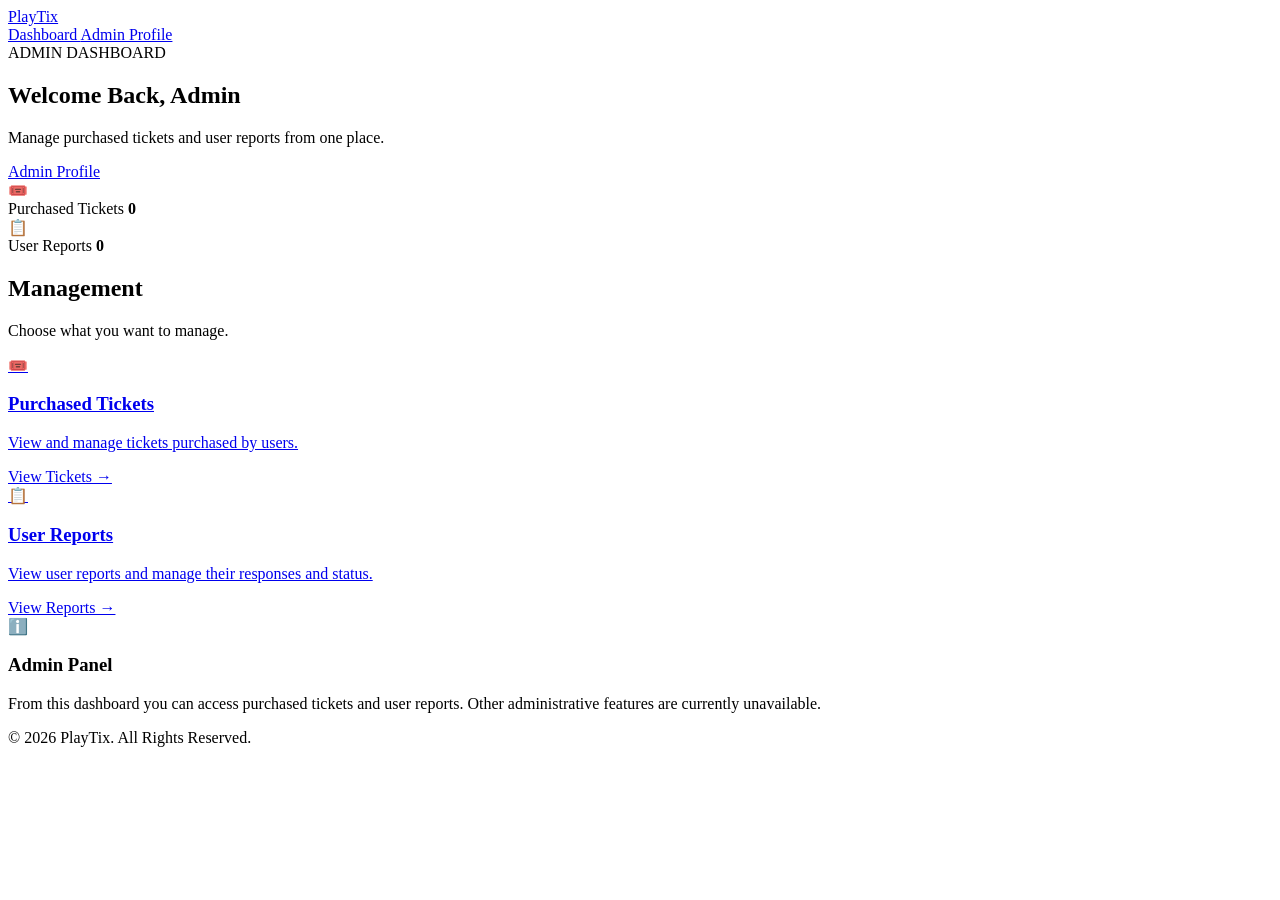
==== frontend/admin-index.html @ e7804d2c "feat: add admin dashboard with stats and management options" ====
<!DOCTYPE html>

<html lang="en">

<head>

    <meta charset="UTF-8">

    <meta
            name="viewport"
            content="width=device-width, initial-scale=1.0"
    >

    <title>PlayTix | Admin Dashboard</title>

    <link
            rel="stylesheet"
            href="css/style.css"
    >

</head>

<body>

<!-- ================= HEADER ================= -->

<header class="main-header">

    <div class="header-content">

        <a
                href="admin-index.html"
                class="logo"
        >
            PlayTix
        </a>


        <nav class="main-nav">

            <a
                    href="admin-index.html"
                    class="nav-link active"
            >
                Dashboard
            </a>


            <a
                    href="admin-profile.html"
                    class="nav-link"
            >
                Admin Profile
            </a>

        </nav>

    </div>

</header>



<!-- ================= MAIN ================= -->

<main class="page-container admin-dashboard">


    <!-- ================= WELCOME ================= -->

    <section class="admin-welcome">

        <div>

            <span class="admin-label">
                ADMIN DASHBOARD
            </span>

            <h1>
                Welcome Back, Admin
            </h1>

            <p>
                Manage purchased tickets and user reports
                from one place.
            </p>

        </div>


        <a
                href="admin-profile.html"
                class="profile-btn"
        >
            Admin Profile
        </a>

    </section>



    <!-- ================= QUICK STATS ================= -->

    <section class="admin-stats">


        <div class="admin-stat-card">

            <div class="admin-stat-icon">
                🎟️
            </div>

            <div>

                <span>
                    Purchased Tickets
                </span>

                <strong id="ticketCount">
                    0
                </strong>

            </div>

        </div>



        <div class="admin-stat-card">

            <div class="admin-stat-icon">
                📋
            </div>

            <div>

                <span>
                    User Reports
                </span>

                <strong id="reportCount">
                    0
                </strong>

            </div>

        </div>


    </section>



    <!-- ================= ADMIN OPTIONS ================= -->

    <section class="admin-options">


        <div class="page-header">

            <div>

                <h2>
                    Management
                </h2>

                <p>
                    Choose what you want to manage.
                </p>

            </div>

        </div>



        <div class="admin-options-grid">


            <!-- ================= PURCHASED TICKETS ================= -->

            <a
                    href="admin-tickets.html"
                    class="admin-option-card"
            >

                <div class="admin-option-icon">
                    🎟️
                </div>


                <div class="admin-option-content">

                    <h3>
                        Purchased Tickets
                    </h3>

                    <p>
                        View and manage tickets purchased
                        by users.
                    </p>

                    <span>
                        View Tickets →
                    </span>

                </div>

            </a>



            <!-- ================= USER REPORTS ================= -->

            <a
                    href="admin-reports.html"
                    class="admin-option-card"
            >

                <div class="admin-option-icon">
                    📋
                </div>


                <div class="admin-option-content">

                    <h3>
                        User Reports
                    </h3>

                    <p>
                        View user reports and manage
                        their responses and status.
                    </p>

                    <span>
                        View Reports →
                    </span>

                </div>

            </a>


        </div>

    </section>



    <!-- ================= QUICK INFORMATION ================= -->

    <section class="admin-info-box">

        <div class="admin-info-icon">
            ℹ️
        </div>


        <div>

            <h3>
                Admin Panel
            </h3>

            <p>
                From this dashboard you can access
                purchased tickets and user reports.
                Other administrative features are
                currently unavailable.
            </p>

        </div>

    </section>


</main>



<!-- ================= FOOTER ================= -->

<footer class="main-footer">

    <p>
        © 2026 PlayTix. All Rights Reserved.
    </p>

</footer>



<!-- ================= JAVASCRIPT ================= -->

<script>

    /*
     * Temporary values.
     *
     * Later these values can be loaded
     * from the Spring Boot API.
     */

    const ticketCount =
        document.getElementById(
            "ticketCount"
        );

    const reportCount =
        document.getElementById(
            "reportCount"
        );


    ticketCount.textContent = "0";

    reportCount.textContent = "0";


</script>

</body>

</html>
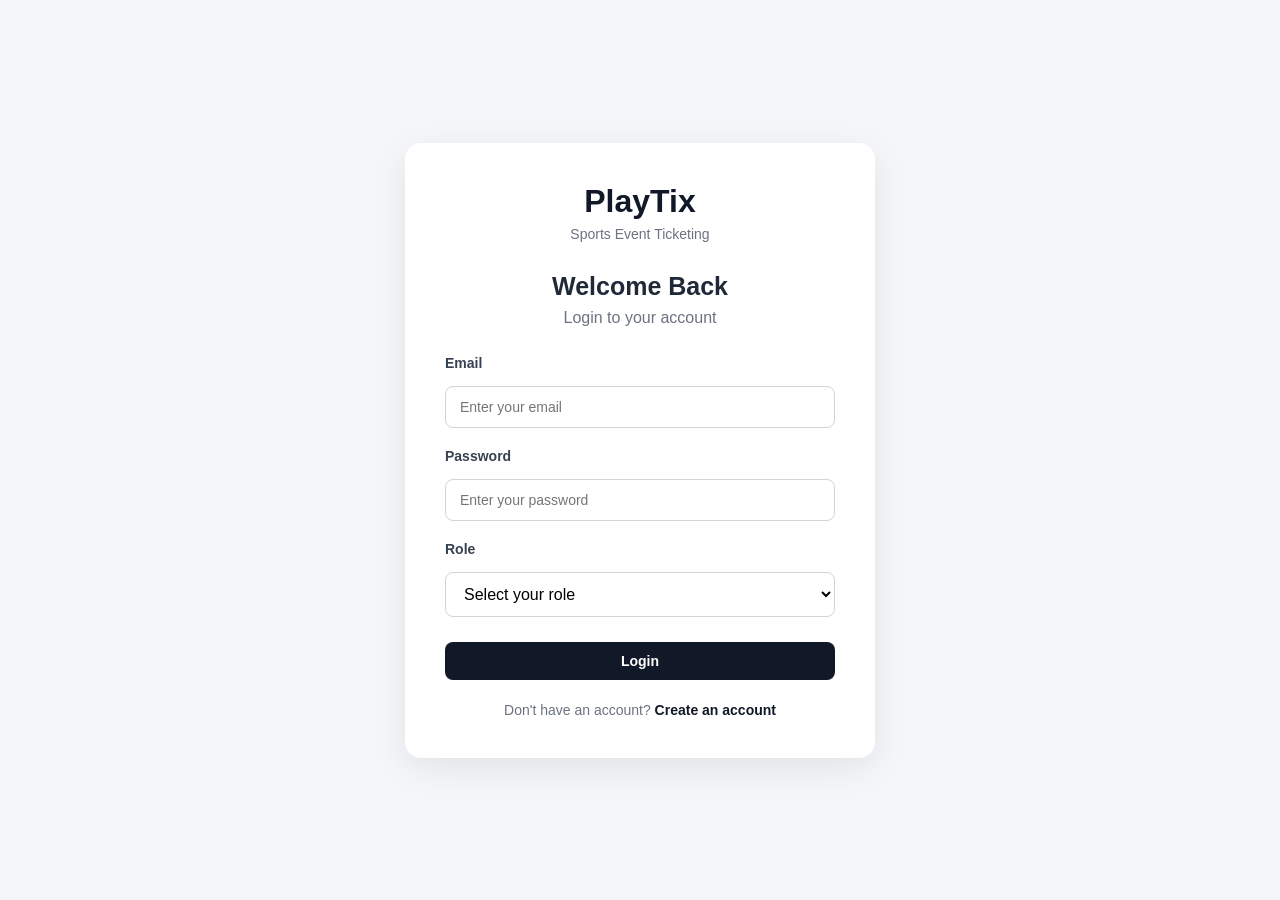
==== commit aa277ab4: "feat(admin): integrate admin dashboard with backend API" ====
--- a/frontend/admin-index.html
+++ b/frontend/admin-index.html
@@ -76,7 +76,7 @@
                 ADMIN DASHBOARD
             </span>
 
-            <h1>
+            <h1 id="welcomeMessage">
                 Welcome Back, Admin
             </h1>
 
@@ -293,33 +293,8 @@
 
 <!-- ================= JAVASCRIPT ================= -->
 
-<script>
-
-    /*
-     * Temporary values.
-     *
-     * Later these values can be loaded
-     * from the Spring Boot API.
-     */
-
-    const ticketCount =
-        document.getElementById(
-            "ticketCount"
-        );
-
-    const reportCount =
-        document.getElementById(
-            "reportCount"
-        );
-
-
-    ticketCount.textContent = "0";
-
-    reportCount.textContent = "0";
-
-
-</script>
+<script src="js/admin-index.js"></script>
 
 </body>
 
-</html>
+</html>
--- a/frontend/css/style.css
+++ b/frontend/css/style.css
@@ -0,0 +1,2811 @@
+/* =========================
+   RESET
+========================= */
+
+* {
+    margin: 0;
+    padding: 0;
+    box-sizing: border-box;
+}
+
+body {
+    font-family: Arial, Helvetica, sans-serif;
+    background-color: #f5f6fa;
+    color: #1f2937;
+}
+
+a {
+    text-decoration: none;
+    color: inherit;
+}
+
+button,
+input,
+select {
+    font: inherit;
+}
+
+
+/* =========================
+   AUTH PAGES
+========================= */
+
+.auth-page {
+    min-height: 100vh;
+    display: flex;
+    justify-content: center;
+    align-items: center;
+    padding: 30px;
+    background: #f5f6fa;
+}
+
+.auth-container {
+    width: 100%;
+    max-width: 470px;
+}
+
+.auth-card {
+    background: white;
+    padding: 40px;
+    border-radius: 16px;
+    box-shadow: 0 10px 35px rgba(0, 0, 0, 0.08);
+}
+
+.brand {
+    text-align: center;
+    margin-bottom: 30px;
+}
+
+.brand h1 {
+    font-size: 32px;
+    color: #111827;
+    margin-bottom: 6px;
+}
+
+.brand p {
+    color: #6b7280;
+    font-size: 14px;
+}
+
+.auth-card h2 {
+    text-align: center;
+    font-size: 25px;
+    margin-bottom: 8px;
+}
+
+.auth-subtitle {
+    text-align: center;
+    color: #6b7280;
+    margin-bottom: 28px;
+}
+
+.form-group {
+    margin-bottom: 18px;
+}
+
+.form-group label {
+    display: block;
+    margin-bottom: 7px;
+    font-weight: 600;
+    font-size: 14px;
+}
+
+.form-group input,
+.form-group select {
+    width: 100%;
+    padding: 12px 14px;
+    border: 1px solid #d1d5db;
+    border-radius: 8px;
+    outline: none;
+    background: white;
+    transition: border-color 0.2s;
+}
+
+.form-group input:focus,
+.form-group select:focus {
+    border-color: #111827;
+}
+
+.form-row {
+    display: grid;
+    grid-template-columns: 1fr 1fr;
+    gap: 15px;
+}
+
+.primary-btn {
+    width: 100%;
+    padding: 13px;
+    margin-top: 5px;
+    border: none;
+    border-radius: 8px;
+    background: #111827;
+    color: white;
+    font-weight: 600;
+    cursor: pointer;
+    transition: 0.2s;
+}
+
+.primary-btn:hover {
+    background: #374151;
+}
+
+.auth-switch {
+    text-align: center;
+    margin-top: 22px;
+    color: #6b7280;
+    font-size: 14px;
+}
+
+.auth-switch a {
+    color: #111827;
+    font-weight: 600;
+}
+
+
+/* =========================
+   HEADER
+========================= */
+
+.main-header {
+    background: white;
+    border-bottom: 1px solid #e5e7eb;
+}
+
+.header-content {
+    max-width: 1200px;
+    margin: 0 auto;
+    padding: 18px 25px;
+
+    display: flex;
+    align-items: center;
+    justify-content: space-between;
+}
+
+.logo {
+    font-size: 25px;
+    font-weight: 800;
+    color: #111827;
+}
+
+.main-nav {
+    display: flex;
+    gap: 28px;
+}
+
+.nav-link {
+    color: #6b7280;
+    font-size: 14px;
+    font-weight: 600;
+}
+
+.nav-link:hover,
+.nav-link.active {
+    color: #111827;
+}
+
+.profile-link {
+    display: flex;
+    align-items: center;
+    gap: 8px;
+
+    font-size: 14px;
+    font-weight: 600;
+
+    color: #374151;
+}
+
+.profile-icon {
+    width: 34px;
+    height: 34px;
+
+    display: flex;
+    justify-content: center;
+    align-items: center;
+
+    border-radius: 50%;
+    background: #f3f4f6;
+}
+
+
+/* =========================
+   HOME
+========================= */
+
+.home-container {
+    max-width: 1200px;
+    margin: 0 auto;
+    padding: 60px 25px;
+}
+
+.hero-section {
+    text-align: center;
+    padding: 50px 20px 65px;
+}
+
+.hero-section h1 {
+    font-size: 42px;
+    color: #111827;
+    margin-bottom: 15px;
+}
+
+.hero-section p {
+    color: #6b7280;
+    margin-bottom: 30px;
+}
+
+
+/* =========================
+   SEARCH
+========================= */
+
+.search-bar {
+    max-width: 700px;
+    margin: 0 auto;
+
+    display: flex;
+
+    background: white;
+    border: 1px solid #d1d5db;
+    border-radius: 10px;
+
+    padding: 5px;
+
+    box-shadow: 0 5px 20px rgba(0, 0, 0, 0.05);
+}
+
+.search-bar input {
+    flex: 1;
+
+    border: none;
+    outline: none;
+
+    padding: 13px 15px;
+
+    background: transparent;
+}
+
+.search-bar button {
+    border: none;
+    border-radius: 7px;
+
+    padding: 0 25px;
+
+    background: #111827;
+    color: white;
+
+    font-weight: 600;
+
+    cursor: pointer;
+}
+
+.search-bar button:hover {
+    background: #374151;
+}
+
+
+/* =========================
+   SPORTS
+========================= */
+
+.sports-section {
+    margin-top: 20px;
+}
+
+.section-heading {
+    text-align: center;
+    margin-bottom: 30px;
+}
+
+.section-heading h2 {
+    font-size: 27px;
+    margin-bottom: 8px;
+}
+
+.section-heading p {
+    color: #6b7280;
+}
+
+.sports-grid {
+    display: grid;
+    grid-template-columns: repeat(3, 1fr);
+    gap: 25px;
+}
+
+.sport-card {
+    background: white;
+    border: 1px solid #e5e7eb;
+    border-radius: 14px;
+
+    padding: 35px 25px;
+
+    text-align: center;
+
+    transition:
+            transform 0.2s,
+            box-shadow 0.2s,
+            border-color 0.2s;
+}
+
+.sport-card:hover {
+    transform: translateY(-5px);
+
+    border-color: #d1d5db;
+
+    box-shadow: 0 12px 30px rgba(0, 0, 0, 0.08);
+}
+
+.sport-icon {
+    font-size: 55px;
+    margin-bottom: 20px;
+}
+
+.sport-card h3 {
+    font-size: 21px;
+    margin-bottom: 10px;
+}
+
+.sport-card p {
+    color: #6b7280;
+    font-size: 14px;
+    line-height: 1.6;
+}
+
+
+/* =========================
+   FOOTER
+========================= */
+
+.main-footer {
+    text-align: center;
+    padding: 25px;
+
+    color: #9ca3af;
+    font-size: 13px;
+}
+
+
+/* =========================
+   RESPONSIVE
+========================= */
+
+@media (max-width: 768px) {
+
+    .header-content {
+        flex-wrap: wrap;
+        gap: 15px;
+    }
+
+    .main-nav {
+        order: 3;
+        width: 100%;
+        justify-content: center;
+    }
+
+    .hero-section h1 {
+        font-size: 32px;
+    }
+
+    .sports-grid {
+        grid-template-columns: 1fr;
+    }
+
+    .form-row {
+        grid-template-columns: 1fr;
+        gap: 0;
+    }
+
+}
+
+@media (max-width: 500px) {
+
+    .auth-card {
+        padding: 25px;
+    }
+
+    .auth-page {
+        padding: 15px;
+    }
+
+    .search-bar {
+        flex-direction: column;
+        gap: 5px;
+        border: none;
+        box-shadow: none;
+        background: transparent;
+    }
+
+    .search-bar input {
+        background: white;
+        border: 1px solid #d1d5db;
+        border-radius: 8px;
+    }
+
+    .search-bar button {
+        padding: 12px;
+    }
+
+}
+
+/* ==========================================================
+   PROFILE PAGE
+========================================================== */
+
+.profile-container {
+    max-width: 900px;
+    margin: 40px auto;
+    padding: 20px;
+}
+
+/* Wallet */
+
+.wallet-card {
+    background: #111827;
+    color: white;
+    border-radius: 15px;
+    padding: 30px;
+    text-align: center;
+    margin-bottom: 35px;
+    box-shadow: 0 8px 20px rgba(0,0,0,.15);
+}
+
+.wallet-card h3 {
+    font-size: 18px;
+    margin-bottom: 10px;
+    font-weight: 500;
+}
+
+.wallet-card h1 {
+    font-size: 40px;
+    font-weight: bold;
+}
+
+/* Profile */
+
+.profile-card {
+    background: white;
+    padding: 35px;
+    border-radius: 15px;
+    text-align: center;
+    margin-bottom: 30px;
+    box-shadow: 0 8px 20px rgba(0,0,0,.08);
+}
+
+.profile-image {
+    margin-bottom: 20px;
+}
+
+.profile-image img {
+    width: 140px;
+    height: 140px;
+    object-fit: cover;
+    border-radius: 50%;
+    border: 5px solid #e5e7eb;
+}
+
+.profile-card h2 {
+    margin-bottom: 18px;
+    color: #111827;
+}
+
+/* Edit Button */
+
+.edit-btn {
+    padding: 10px 25px;
+    border: none;
+    border-radius: 8px;
+    background: #111827;
+    color: white;
+    cursor: pointer;
+    transition: .2s;
+}
+
+.edit-btn:hover {
+    background: #374151;
+}
+
+/* User Information */
+
+.info-card {
+    background: white;
+    border-radius: 15px;
+    padding: 30px;
+    margin-bottom: 35px;
+    box-shadow: 0 8px 20px rgba(0,0,0,.08);
+}
+
+.info-card h3 {
+    text-align: center;
+    margin-bottom: 25px;
+    color: #111827;
+}
+
+.info-row {
+    display: flex;
+    justify-content: space-between;
+    align-items: center;
+
+    padding: 15px 0;
+
+    border-bottom: 1px solid #e5e7eb;
+}
+
+.info-row:last-child {
+    border-bottom: none;
+}
+
+.label {
+    font-weight: bold;
+    color: #374151;
+}
+
+/* Menu */
+
+.menu-grid {
+    display: grid;
+    grid-template-columns: repeat(2,1fr);
+    gap: 25px;
+
+    margin-bottom: 35px;
+}
+
+.menu-card {
+    background: white;
+
+    border-radius: 15px;
+
+    padding: 35px;
+
+    text-align: center;
+
+    border: 1px solid #e5e7eb;
+
+    transition: .25s;
+}
+
+.menu-card:hover {
+    transform: translateY(-5px);
+
+    box-shadow: 0 12px 30px rgba(0,0,0,.08);
+
+    border-color: #d1d5db;
+}
+
+.menu-icon {
+    font-size: 55px;
+    margin-bottom: 15px;
+}
+
+.menu-card h3 {
+    color: #111827;
+    margin-bottom: 10px;
+}
+
+.menu-card p {
+    color: #6b7280;
+    font-size: 14px;
+    line-height: 1.6;
+}
+
+/* Logout */
+
+.logout-section {
+    text-align: center;
+    margin-bottom: 50px;
+}
+
+.logout-btn {
+    background: #dc2626;
+    color: white;
+
+    border: none;
+
+    border-radius: 8px;
+
+    padding: 12px 40px;
+
+    cursor: pointer;
+
+    font-weight: bold;
+
+    transition: .2s;
+}
+
+.logout-btn:hover {
+    background: #b91c1c;
+}
+
+/* ==========================================================
+   RESPONSIVE PROFILE
+========================================================== */
+
+@media (max-width:768px){
+
+    .profile-container{
+        padding:15px;
+    }
+
+    .menu-grid{
+        grid-template-columns:1fr;
+    }
+
+    .info-row{
+        flex-direction:column;
+        align-items:flex-start;
+        gap:6px;
+    }
+
+    .wallet-card h1{
+        font-size:30px;
+    }
+
+    .profile-image img{
+        width:110px;
+        height:110px;
+    }
+
+}
+
+/* ==========================================================
+   TICKETS & REPORTS PAGES
+========================================================== */
+
+
+/* ================= PAGE CONTAINER ================= */
+
+.page-container {
+    max-width: 1100px;
+    margin: 40px auto;
+    padding: 20px;
+}
+
+
+/* ================= PAGE HEADER ================= */
+
+.page-header {
+    display: flex;
+    justify-content: space-between;
+    align-items: center;
+
+    gap: 25px;
+
+    margin-bottom: 35px;
+}
+
+.page-header h1 {
+    margin-bottom: 8px;
+
+    color: #111827;
+
+    font-size: 32px;
+}
+
+.page-header p {
+    color: #6b7280;
+
+    margin: 0;
+
+    line-height: 1.6;
+}
+
+
+/* ================= TICKET LIST ================= */
+
+.ticket-list {
+    display: flex;
+    flex-direction: column;
+
+    gap: 25px;
+}
+
+
+/* ================= TICKET CARD ================= */
+
+.ticket-card {
+    background: #ffffff;
+
+    border-radius: 15px;
+
+    padding: 28px;
+
+    border: 1px solid #e5e7eb;
+
+    box-shadow: 0 8px 20px rgba(0, 0, 0, 0.06);
+
+    transition: 0.25s;
+}
+
+.ticket-card:hover {
+    transform: translateY(-3px);
+
+    box-shadow: 0 12px 28px rgba(0, 0, 0, 0.09);
+}
+
+
+/* ================= TICKET HEADER ================= */
+
+.ticket-header {
+    display: flex;
+
+    justify-content: space-between;
+
+    align-items: flex-start;
+
+    gap: 20px;
+
+    padding-bottom: 20px;
+
+    border-bottom: 1px solid #e5e7eb;
+
+    margin-bottom: 20px;
+}
+
+.ticket-header h2 {
+    margin: 0 0 8px;
+
+    color: #111827;
+
+    font-size: 21px;
+}
+
+.ticket-id {
+    margin: 0;
+
+    color: #6b7280;
+
+    font-size: 14px;
+}
+
+
+/* ================= TICKET USER ================= */
+
+.ticket-user {
+    display: flex;
+
+    align-items: center;
+
+    gap: 10px;
+
+    margin-bottom: 20px;
+
+    padding: 12px 15px;
+
+    background: #f9fafb;
+
+    border-radius: 8px;
+
+    color: #374151;
+}
+
+.ticket-user strong {
+    color: #111827;
+}
+
+
+/* ================= TICKET INFORMATION ================= */
+
+.ticket-info {
+    display: grid;
+
+    grid-template-columns: repeat(2, 1fr);
+
+    gap: 0 35px;
+
+    margin-bottom: 25px;
+}
+
+.ticket-info-item {
+    display: flex;
+
+    justify-content: space-between;
+
+    gap: 15px;
+
+    padding: 13px 0;
+
+    border-bottom: 1px solid #f0f0f0;
+
+    color: #374151;
+
+    font-size: 14px;
+}
+
+.info-label {
+    font-weight: bold;
+
+    color: #6b7280;
+}
+
+
+/* ================= TICKET FOOTER ================= */
+
+.ticket-footer {
+    display: flex;
+
+    justify-content: space-between;
+
+    align-items: center;
+
+    gap: 20px;
+
+    padding-top: 20px;
+
+    border-top: 1px solid #e5e7eb;
+}
+
+.ticket-purchase-date {
+    color: #6b7280;
+
+    font-size: 13px;
+}
+
+
+/* ================= TICKET ACTIONS ================= */
+
+.ticket-actions {
+    display: flex;
+
+    gap: 10px;
+
+    align-items: center;
+}
+
+
+/* ================= STATUS BADGES ================= */
+
+.status-badge {
+    display: inline-flex;
+
+    align-items: center;
+
+    justify-content: center;
+
+    padding: 6px 12px;
+
+    border-radius: 20px;
+
+    font-size: 12px;
+
+    font-weight: bold;
+
+    white-space: nowrap;
+}
+
+.status-active {
+    background: #dcfce7;
+
+    color: #166534;
+}
+
+.status-used {
+    background: #e5e7eb;
+
+    color: #374151;
+}
+
+.status-cancelled {
+    background: #fee2e2;
+
+    color: #991b1b;
+}
+
+.status-pending {
+    background: #fef3c7;
+
+    color: #92400e;
+}
+
+.status-resolved {
+    background: #dcfce7;
+
+    color: #166534;
+}
+
+
+/* ================= BUTTONS ================= */
+
+.primary-btn {
+    display: inline-flex;
+
+    justify-content: center;
+
+    align-items: center;
+
+    border: none;
+
+    border-radius: 8px;
+
+    padding: 11px 20px;
+
+    background: #111827;
+
+    color: #ffffff;
+
+    font-size: 14px;
+
+    font-weight: bold;
+
+    cursor: pointer;
+
+    transition: 0.2s;
+}
+
+.primary-btn:hover {
+    background: #374151;
+}
+
+
+/* ================= EDIT BUTTON ================= */
+
+.ticket-actions .edit-btn {
+    display: inline-flex;
+
+    align-items: center;
+
+    justify-content: center;
+
+    padding: 9px 18px;
+
+    border-radius: 8px;
+
+    background: #111827;
+
+    color: #ffffff;
+
+    text-decoration: none;
+
+    font-size: 13px;
+
+    font-weight: bold;
+
+    transition: 0.2s;
+}
+
+.ticket-actions .edit-btn:hover {
+    background: #374151;
+}
+
+
+/* ================= CANCEL BUTTON ================= */
+
+.ticket-actions .cancel-btn,
+.cancel-btn {
+    display: inline-flex;
+
+    align-items: center;
+
+    justify-content: center;
+
+    padding: 9px 18px;
+
+    border-radius: 8px;
+
+    border: none;
+
+    background: #dc2626;
+
+    color: #ffffff;
+
+    text-decoration: none;
+
+    font-size: 13px;
+
+    font-weight: bold;
+
+    cursor: pointer;
+
+    transition: 0.2s;
+}
+
+.ticket-actions .cancel-btn:hover,
+.cancel-btn:hover {
+    background: #b91c1c;
+}
+
+
+/* Disabled cancel */
+
+.cancel-btn.disabled {
+    background: #d1d5db;
+
+    color: #6b7280;
+
+    cursor: not-allowed;
+
+    pointer-events: none;
+}
+
+
+/* ==========================================================
+   REPORTS
+========================================================== */
+
+
+/* ================= REPORT LIST ================= */
+
+.reports-list {
+    display: flex;
+
+    flex-direction: column;
+
+    gap: 25px;
+}
+
+
+/* ================= REPORT CARD ================= */
+
+.report-card {
+    background: #ffffff;
+
+    border-radius: 15px;
+
+    padding: 28px;
+
+    border: 1px solid #e5e7eb;
+
+    box-shadow: 0 8px 20px rgba(0, 0, 0, 0.06);
+
+    transition: 0.25s;
+}
+
+.report-card:hover {
+    transform: translateY(-3px);
+
+    box-shadow: 0 12px 28px rgba(0, 0, 0, 0.09);
+}
+
+
+/* ================= REPORT HEADER ================= */
+
+.report-card-header {
+    display: flex;
+
+    justify-content: space-between;
+
+    align-items: flex-start;
+
+    gap: 20px;
+
+    padding-bottom: 20px;
+
+    margin-bottom: 20px;
+
+    border-bottom: 1px solid #e5e7eb;
+}
+
+.report-card-header h2 {
+    margin: 0 0 8px;
+
+    color: #111827;
+
+    font-size: 21px;
+}
+
+.report-date {
+    color: #6b7280;
+
+    font-size: 13px;
+}
+
+
+/* ================= REPORT USER ================= */
+
+.report-user {
+    display: flex;
+
+    align-items: center;
+
+    gap: 10px;
+
+    padding: 12px 15px;
+
+    margin-bottom: 22px;
+
+    border-radius: 8px;
+
+    background: #f9fafb;
+
+    color: #374151;
+}
+
+.report-user strong {
+    color: #111827;
+}
+
+
+/* ================= REPORT CONTENT ================= */
+
+.report-content {
+    display: flex;
+
+    flex-direction: column;
+
+    gap: 20px;
+}
+
+.report-field {
+    display: flex;
+
+    flex-direction: column;
+
+    gap: 8px;
+}
+
+.report-label {
+    font-size: 13px;
+
+    font-weight: bold;
+
+    color: #6b7280;
+}
+
+.report-field p {
+    margin: 0;
+
+    color: #374151;
+
+    line-height: 1.7;
+
+    font-size: 14px;
+}
+
+.no-response {
+    color: #9ca3af !important;
+
+    font-style: italic;
+}
+
+
+/* ================= NEW REPORT ================= */
+
+.new-report-card {
+    background: #ffffff;
+
+    border-radius: 15px;
+
+    padding: 30px;
+
+    margin-bottom: 30px;
+
+    border: 1px solid #e5e7eb;
+
+    box-shadow: 0 8px 20px rgba(0, 0, 0, 0.06);
+}
+
+
+/* ================= FORM HEADER ================= */
+
+.form-header {
+    display: flex;
+
+    justify-content: space-between;
+
+    align-items: center;
+
+    margin-bottom: 25px;
+
+    padding-bottom: 15px;
+
+    border-bottom: 1px solid #e5e7eb;
+}
+
+.form-header h2 {
+    margin: 0;
+
+    color: #111827;
+
+    font-size: 21px;
+}
+
+
+/* ================= CLOSE BUTTON ================= */
+
+.close-btn {
+    border: none;
+
+    background: transparent;
+
+    color: #6b7280;
+
+    font-size: 28px;
+
+    cursor: pointer;
+
+    line-height: 1;
+
+    transition: 0.2s;
+}
+
+.close-btn:hover {
+    color: #111827;
+}
+
+
+/* ================= FORM GROUP ================= */
+
+.form-group {
+    display: flex;
+
+    flex-direction: column;
+
+    gap: 8px;
+
+    margin-bottom: 20px;
+}
+
+.form-group label {
+    color: #374151;
+
+    font-size: 14px;
+
+    font-weight: bold;
+}
+
+
+/* ================= INPUTS ================= */
+
+.form-group input,
+.form-group textarea {
+    width: 100%;
+
+    box-sizing: border-box;
+
+    padding: 12px 14px;
+
+    border: 1px solid #d1d5db;
+
+    border-radius: 8px;
+
+    background: #ffffff;
+
+    color: #111827;
+
+    font-family: inherit;
+
+    font-size: 14px;
+
+    outline: none;
+
+    transition: 0.2s;
+}
+
+.form-group input:focus,
+.form-group textarea:focus {
+    border-color: #111827;
+
+    box-shadow: 0 0 0 3px rgba(17, 24, 39, 0.08);
+}
+
+.form-group textarea {
+    resize: vertical;
+
+    min-height: 130px;
+}
+
+
+/* Automatically generated date */
+
+#reportTime {
+    background: #f3f4f6;
+
+    color: #6b7280;
+
+    cursor: not-allowed;
+}
+
+
+/* ================= REPORT ACTIONS ================= */
+
+.report-actions {
+    display: flex;
+
+    justify-content: flex-end;
+
+    gap: 10px;
+
+    padding-top: 20px;
+
+    margin-top: 25px;
+
+    border-top: 1px solid #e5e7eb;
+}
+
+
+/* ================= ADMIN RESPONSE ================= */
+
+.admin-response {
+    width: 100%;
+
+    box-sizing: border-box;
+
+    padding: 13px 14px;
+
+    border: 1px solid #d1d5db;
+
+    border-radius: 8px;
+
+    resize: vertical;
+
+    min-height: 120px;
+
+    background: #ffffff;
+
+    color: #111827;
+
+    font-family: inherit;
+
+    font-size: 14px;
+
+    line-height: 1.6;
+
+    outline: none;
+
+    transition: 0.2s;
+}
+
+.admin-response:focus {
+    border-color: #111827;
+
+    box-shadow: 0 0 0 3px rgba(17, 24, 39, 0.08);
+}
+
+
+/* ================= SAVE RESPONSE ================= */
+
+.save-response-btn {
+    min-width: 150px;
+}
+
+
+/* ================= ADMIN STATUS ================= */
+
+.status-select {
+    padding: 7px 12px;
+
+    border-radius: 20px;
+
+    border: 1px solid #d1d5db;
+
+    background: #fef3c7;
+
+    color: #92400e;
+
+    font-size: 12px;
+
+    font-weight: bold;
+
+    cursor: pointer;
+
+    outline: none;
+}
+
+.status-select:focus {
+    border-color: #111827;
+}
+
+
+/* ==========================================================
+   RESPONSIVE
+========================================================== */
+
+@media (max-width: 768px) {
+
+    .page-container {
+        margin: 25px auto;
+
+        padding: 15px;
+    }
+
+
+    .page-header {
+        flex-direction: column;
+
+        align-items: flex-start;
+    }
+
+
+    .page-header h1 {
+        font-size: 27px;
+    }
+
+
+    .ticket-card,
+    .report-card,
+    .new-report-card {
+        padding: 20px;
+    }
+
+
+    .ticket-header,
+    .ticket-footer,
+    .report-card-header {
+        flex-direction: column;
+
+        align-items: flex-start;
+    }
+
+
+    .ticket-info {
+        grid-template-columns: 1fr;
+    }
+
+
+    .ticket-actions {
+        width: 100%;
+    }
+
+
+    .ticket-actions .edit-btn,
+    .ticket-actions .cancel-btn {
+        flex: 1;
+    }
+
+
+    .report-actions {
+        justify-content: stretch;
+    }
+
+
+    .save-response-btn {
+        width: 100%;
+    }
+
+
+    .add-report-btn {
+        width: 100%;
+    }
+
+}
+
+/* ==========================================================
+SEARCH RESULTS
+========================================================== */
+
+/* ================= STADIUM FACILITIES ================= */
+.stadium-facilities {
+    display: flex;
+    flex-direction: column;
+    gap: 12px;
+    padding: 18px;
+    margin-bottom: 25px;
+    background: #f9fafb;
+    border-radius: 10px;
+    border: 1px solid #e5e7eb;
+}
+
+.facility-list {
+    display: flex;
+    flex-wrap: wrap;
+    gap: 8px;
+}
+
+.facility-tag {
+    display: inline-flex;
+    align-items: center;
+    padding: 6px 11px;
+    border-radius: 20px;
+    background: #ffffff;
+    border: 1px solid #d1d5db;
+    color: #374151;
+    font-size: 12px;
+}
+
+/* ================= BOOKING SECTION ================= */
+.ticket-booking-section {
+    display: grid;
+    grid-template-columns: 1fr auto auto;
+    align-items: end;
+    gap: 20px;
+    padding-top: 25px;
+    border-top: 1px solid #e5e7eb;
+}
+
+.ticket-booking-section .form-group {
+    margin: 0;
+}
+
+.selected-ticket-price {
+    display: flex;
+    flex-direction: column;
+    gap: 8px;
+    min-width: 150px;
+}
+
+.selected-ticket-price strong {
+    color: #111827;
+    font-size: 18px;
+}
+
+.reserve-btn {
+    min-width: 120px;
+    height: 44px;
+}
+
+.reserve-btn.disabled,
+.reserve-btn:disabled {
+    background: #d1d5db;
+    color: #6b7280;
+    cursor: not-allowed;
+    pointer-events: none;
+}
+
+/* ================= NO RESULTS ================= */
+.no-search-results {
+    text-align: center;
+    padding: 60px 20px;
+    background: #ffffff;
+    border: 1px solid #e5e7eb;
+    border-radius: 15px;
+}
+
+.no-search-results h2 {
+    margin-bottom: 10px;
+    color: #111827;
+}
+
+.no-search-results p {
+    margin-bottom: 25px;
+    color: #6b7280;
+}
+
+/* ================= RESPONSIVE ================= */
+@media (max-width: 768px) {
+    .ticket-booking-section {
+        grid-template-columns: 1fr;
+        align-items: stretch;
+    }
+
+    .selected-ticket-price {
+        min-width: 0;
+    }
+
+    .reserve-btn {
+        width: 100%;
+    }
+}
+
+/* ==========================================================
+SPORT PAGE
+========================================================== */
+
+/* ================= TOGGLE ================= */
+
+.sport-toggle {
+    display: flex;
+    width: fit-content;
+    margin: 0 auto 35px;
+    padding: 5px;
+    background: #f1f3f5;
+    border-radius: 12px;
+    border: 1px solid #e1e4e8;
+}
+
+.sport-toggle-btn {
+    border: none;
+    background: transparent;
+    padding: 12px 24px;
+    border-radius: 9px;
+    font-size: 14px;
+    font-weight: 600;
+    cursor: pointer;
+    color: #6b7280;
+    transition: 0.2s ease;
+}
+
+.sport-toggle-btn:hover {
+    color: #111827;
+}
+
+.sport-toggle-btn.active {
+    background: #ffffff;
+    color: #111827;
+    box-shadow: 0 2px 7px rgba(0, 0, 0, 0.08);
+}
+
+/* ================= VIEWS ================= */
+
+.sport-items-view {
+    display: none;
+}
+
+.sport-items-view.active {
+    display: block;
+}
+
+/* ================= GRID ================= */
+
+.sport-items-grid {
+    display: grid;
+    grid-template-columns: repeat(auto-fit, minmax(280px, 1fr));
+    gap: 20px;
+}
+
+/* ================= ITEM CARD ================= */
+
+.sport-item-card {
+    display: flex;
+    align-items: center;
+    gap: 20px;
+    padding: 24px;
+    background: #ffffff;
+    border: 1px solid #e5e7eb;
+    border-radius: 16px;
+    text-decoration: none;
+    color: inherit;
+    transition: transform 0.2s ease, box-shadow 0.2s ease, border-color 0.2s ease;
+}
+
+.sport-item-card:hover {
+    transform: translateY(-3px);
+    border-color: #cbd5e1;
+    box-shadow: 0 8px 25px rgba(0, 0, 0, 0.08);
+}
+
+/* ================= ICON ================= */
+
+.sport-item-icon {
+    display: flex;
+    align-items: center;
+    justify-content: center;
+    min-width: 60px;
+    width: 60px;
+    height: 60px;
+    background: #f5f6f8;
+    border-radius: 14px;
+    font-size: 28px;
+}
+
+/* ================= CONTENT ================= */
+
+.sport-item-content {
+    display: flex;
+    flex-direction: column;
+    gap: 6px;
+}
+
+.sport-item-content h2 {
+    margin: 0;
+    font-size: 18px;
+    color: #111827;
+}
+
+.sport-item-content p {
+    margin: 0;
+    font-size: 13px;
+    color: #6b7280;
+}
+
+.item-link {
+    margin-top: 7px;
+    font-size: 13px;
+    font-weight: 600;
+    color: #374151;
+}
+
+/* ================= MOBILE ================= */
+
+@media (max-width: 600px) {
+    .sport-toggle {
+        width: 100%;
+    }
+
+    .sport-toggle-btn {
+        flex: 1;
+        padding: 11px 10px;
+        font-size: 12px;
+    }
+
+    .sport-item-card {
+        padding: 18px;
+    }
+
+    .sport-item-icon {
+        min-width: 50px;
+        width: 50px;
+        height: 50px;
+        font-size: 23px;
+    }
+}
+
+/* ==========================================================
+RESERVATIONS
+========================================================== */
+
+/* ================= PAYMENT STATUS ================= */
+
+.status-paid {
+
+    background: #dcfce7;
+
+    color: #166534;
+
+}
+
+.status-pending {
+
+    background: #fef3c7;
+
+    color: #92400e;
+
+}
+
+.paid-label {
+
+    font-size: 14px;
+
+    font-weight: 600;
+
+    color: #166534;
+
+}
+
+/* ==========================================================
+PAYMENT PAGE
+========================================================== */
+
+.payment-page {
+
+    max-width: 1000px;
+
+    margin-left: auto;
+
+    margin-right: auto;
+
+}
+
+.payment-container {
+
+    display: grid;
+
+    grid-template-columns:
+    minmax(280px, 0.8fr)
+    minmax(320px, 1.2fr);
+
+    gap: 25px;
+
+}
+
+/* ================= SUMMARY ================= */
+
+.payment-summary {
+
+    padding: 25px;
+
+    background: #ffffff;
+
+    border: 1px solid #e5e7eb;
+
+    border-radius: 16px;
+
+    height: fit-content;
+
+}
+
+.payment-summary h2 {
+
+    margin-top: 0;
+
+    margin-bottom: 25px;
+
+    font-size: 20px;
+
+}
+
+.payment-summary-item {
+
+    display: flex;
+
+    justify-content: space-between;
+
+    gap: 20px;
+
+    padding: 15px 0;
+
+    border-bottom: 1px solid #e5e7eb;
+
+}
+
+.payment-summary-item span {
+
+    color: #6b7280;
+
+    font-size: 14px;
+
+}
+
+.payment-summary-item strong {
+
+    text-align: right;
+
+    font-size: 14px;
+
+    color: #111827;
+
+}
+
+.payment-summary-total {
+
+    display: flex;
+
+    justify-content: space-between;
+
+    align-items: center;
+
+    margin-top: 20px;
+
+    padding-top: 18px;
+
+}
+
+.payment-summary-total span {
+
+    font-size: 16px;
+
+    font-weight: 600;
+
+}
+
+.payment-summary-total strong {
+
+    font-size: 21px;
+
+}
+
+/* ================= PAYMENT FORM ================= */
+
+.payment-form-container {
+
+    padding: 25px;
+
+    background: #ffffff;
+
+    border: 1px solid #e5e7eb;
+
+    border-radius: 16px;
+
+}
+
+.payment-form-container h2 {
+
+    margin-top: 0;
+
+    margin-bottom: 25px;
+
+    font-size: 20px;
+
+}
+
+.payment-form-container input {
+
+    width: 100%;
+
+    box-sizing: border-box;
+
+}
+
+.payment-row {
+
+    display: grid;
+
+    grid-template-columns: 1fr 1fr;
+
+    gap: 15px;
+
+}
+
+.payment-submit-btn {
+
+    width: 100%;
+
+    margin-top: 10px;
+
+    height: 46px;
+
+}
+
+/* ================= SUCCESS ================= */
+
+.payment-success {
+
+    text-align: center;
+
+    padding: 30px 10px;
+
+}
+
+.success-icon {
+
+    display: flex;
+
+    align-items: center;
+
+    justify-content: center;
+
+    width: 65px;
+
+    height: 65px;
+
+    margin: 0 auto 20px;
+
+    border-radius: 50%;
+
+    background: #dcfce7;
+
+    color: #166534;
+
+    font-size: 32px;
+
+    font-weight: 700;
+
+}
+
+.payment-success h2 {
+
+    margin-bottom: 10px;
+
+}
+
+.payment-success p {
+
+    margin-bottom: 25px;
+
+    color: #6b7280;
+
+}
+
+/* ================= MOBILE ================= */
+
+@media (max-width: 768px) {
+
+    .payment-container {
+
+    grid-template-columns: 1fr;
+
+}
+
+
+    .payment-row {
+
+        grid-template-columns: 1fr;
+
+    }
+
+}
+
+/* ==========================================================
+ADMIN DASHBOARD
+========================================================== */
+
+/* ================= DASHBOARD ================= */
+
+.admin-dashboard {
+
+    max-width: 1100px;
+
+    margin-left: auto;
+
+    margin-right: auto;
+
+}
+
+/* ================= WELCOME ================= */
+
+.admin-welcome {
+
+    display: flex;
+
+    justify-content: space-between;
+
+    align-items: center;
+
+    gap: 30px;
+
+    padding: 30px;
+
+    margin-bottom: 25px;
+
+    background: #ffffff;
+
+    border: 1px solid #e5e7eb;
+
+    border-radius: 18px;
+
+}
+
+.admin-label {
+
+    display: inline-block;
+
+    margin-bottom: 8px;
+
+    font-size: 11px;
+
+    font-weight: 700;
+
+    letter-spacing: 1px;
+
+    color: #6b7280;
+
+}
+
+.admin-welcome h1 {
+
+    margin: 0 0 8px;
+
+    font-size: 28px;
+
+    color: #111827;
+
+}
+
+.admin-welcome p {
+
+    margin: 0;
+
+    color: #6b7280;
+
+    font-size: 14px;
+
+}
+
+.profile-btn {
+
+    display: inline-flex;
+
+    align-items: center;
+
+    justify-content: center;
+
+    padding: 11px 18px;
+
+    border-radius: 9px;
+
+    background: #111827;
+
+    color: #ffffff;
+
+    text-decoration: none;
+
+    font-size: 13px;
+
+    font-weight: 600;
+
+    white-space: nowrap;
+
+    transition: 0.2s ease;
+
+}
+
+.profile-btn:hover {
+
+    opacity: 0.88;
+
+}
+
+/* ================= STATS ================= */
+
+.admin-stats {
+
+    display: grid;
+
+    grid-template-columns:
+    repeat(2, 1fr);
+
+    gap: 20px;
+
+    margin-bottom: 40px;
+
+}
+
+.admin-stat-card {
+
+    display: flex;
+
+    align-items: center;
+
+    gap: 18px;
+
+    padding: 22px;
+
+    background: #ffffff;
+
+    border: 1px solid #e5e7eb;
+
+    border-radius: 15px;
+
+}
+
+.admin-stat-icon {
+
+    display: flex;
+
+    align-items: center;
+
+    justify-content: center;
+
+    width: 52px;
+
+    height: 52px;
+
+    border-radius: 12px;
+
+    background: #f3f4f6;
+
+    font-size: 24px;
+
+}
+
+.admin-stat-card span {
+
+    display: block;
+
+    margin-bottom: 5px;
+
+    color: #6b7280;
+
+    font-size: 13px;
+
+}
+
+.admin-stat-card strong {
+
+    display: block;
+
+    font-size: 23px;
+
+    color: #111827;
+
+}
+
+/* ================= OPTIONS ================= */
+
+.admin-options {
+
+    margin-bottom: 30px;
+
+}
+
+.admin-options-grid {
+
+    display: grid;
+
+    grid-template-columns:
+    repeat(2, 1fr);
+
+    gap: 20px;
+
+}
+
+.admin-option-card {
+
+    display: flex;
+
+    align-items: flex-start;
+
+    gap: 20px;
+
+    padding: 25px;
+
+    background: #ffffff;
+
+    border: 1px solid #e5e7eb;
+
+    border-radius: 16px;
+
+    text-decoration: none;
+
+    color: inherit;
+
+    transition:
+            transform 0.2s ease,
+            box-shadow 0.2s ease,
+            border-color 0.2s ease;
+
+}
+
+.admin-option-card:hover {
+
+    transform: translateY(-3px);
+
+    border-color: #cbd5e1;
+
+    box-shadow:
+            0 8px 25px
+            rgba(0, 0, 0, 0.08);
+
+}
+
+.admin-option-icon {
+
+    display: flex;
+
+    align-items: center;
+
+    justify-content: center;
+
+    flex-shrink: 0;
+
+    width: 58px;
+
+    height: 58px;
+
+    border-radius: 14px;
+
+    background: #f3f4f6;
+
+    font-size: 27px;
+
+}
+
+.admin-option-content h3 {
+
+    margin: 0 0 8px;
+
+    font-size: 18px;
+
+    color: #111827;
+
+}
+
+.admin-option-content p {
+
+    margin: 0 0 13px;
+
+    color: #6b7280;
+
+    font-size: 13px;
+
+    line-height: 1.6;
+
+}
+
+.admin-option-content span {
+
+    font-size: 13px;
+
+    font-weight: 600;
+
+    color: #374151;
+
+}
+
+/* ================= INFO ================= */
+
+.admin-info-box {
+
+    display: flex;
+
+    align-items: flex-start;
+
+    gap: 15px;
+
+    padding: 20px;
+
+    margin-top: 10px;
+
+    background: #f8fafc;
+
+    border: 1px solid #e5e7eb;
+
+    border-radius: 14px;
+
+}
+
+.admin-info-icon {
+
+    font-size: 20px;
+
+}
+
+.admin-info-box h3 {
+
+    margin: 0 0 6px;
+
+    font-size: 15px;
+
+}
+
+.admin-info-box p {
+
+    margin: 0;
+
+    color: #6b7280;
+
+    font-size: 13px;
+
+    line-height: 1.6;
+
+}
+
+/* ================= MOBILE ================= */
+
+@media (max-width: 700px) {
+
+    .admin-welcome {
+
+    flex-direction: column;
+
+    align-items: flex-start;
+
+}
+
+
+    .admin-stats {
+
+        grid-template-columns: 1fr;
+
+    }
+
+
+    .admin-options-grid {
+
+        grid-template-columns: 1fr;
+
+    }
+
+}
+
+/* ==========================================================
+ADMIN PROFILE
+========================================================== */
+
+/* ================= PAGE ================= */
+.admin-profile-page {
+    max-width: 900px;
+    margin-left: auto;
+    margin-right: auto;
+}
+
+/* ================= PROFILE CARD ================= */
+.admin-profile-page .profile-card {
+    text-align: center;
+    margin-bottom: 25px;
+}
+
+.admin-profile-page .profile-card h2 {
+    margin: 15px 0 5px;
+    font-size: 24px;
+    color: #111827;
+}
+
+.profile-role {
+    margin: 0;
+    color: #6b7280;
+    font-size: 14px;
+}
+
+/* ================= INFORMATION CARD ================= */
+.admin-info-card {
+    padding: 30px;
+}
+
+.section-title {
+    margin-bottom: 25px;
+}
+
+.section-title h3 {
+    margin: 0 0 6px;
+    font-size: 20px;
+    color: #111827;
+}
+
+.section-title p {
+    margin: 0;
+    font-size: 13px;
+    color: #6b7280;
+}
+
+/* ================= FORM ROW ================= */
+.profile-form-row {
+    display: grid;
+    grid-template-columns: 180px 1fr;
+    align-items: center;
+    gap: 20px;
+    padding: 15px 0;
+    border-bottom: 1px solid #e5e7eb;
+}
+
+.profile-form-row label {
+    font-size: 14px;
+    font-weight: 600;
+    color: #374151;
+}
+
+.profile-form-row input {
+    width: 100%;
+    box-sizing: border-box;
+    padding: 11px 13px;
+    border: 1px solid #d1d5db;
+    border-radius: 8px;
+    background: #ffffff;
+    color: #111827;
+    font-size: 14px;
+    outline: none;
+    transition: 0.2s ease;
+}
+
+.profile-form-row input:focus {
+    border-color: #9ca3af;
+    box-shadow: 0 0 0 3px rgba(156, 163, 175, 0.15);
+}
+
+/* ================= READ ONLY ================= */
+.profile-form-row input[readonly] {
+    background: #f3f4f6;
+    color: #6b7280;
+    cursor: not-allowed;
+}
+
+/* ================= ACTIONS ================= */
+.profile-actions {
+    display: flex;
+    justify-content: flex-end;
+    gap: 12px;
+    margin-top: 25px;
+}
+
+.secondary-btn {
+    display: inline-flex;
+    align-items: center;
+    justify-content: center;
+    padding: 11px 20px;
+    border: 1px solid #d1d5db;
+    border-radius: 8px;
+    background: #ffffff;
+    color: #374151;
+    font-size: 14px;
+    font-weight: 600;
+    cursor: pointer;
+    transition: 0.2s ease;
+}
+
+.secondary-btn:hover {
+    background: #f3f4f6;
+}
+
+/* ================= SAVE MESSAGE ================= */
+.profile-save-message {
+    margin-top: 20px;
+    padding: 12px 15px;
+    border-radius: 8px;
+    background: #dcfce7;
+    color: #166534;
+    font-size: 13px;
+    text-align: center;
+}
+
+/* ================= LOGOUT ================= */
+.logout-section {
+    display: flex;
+    justify-content: center;
+    margin-top: 25px;
+}
+
+.logout-btn {
+    padding: 11px 25px;
+    border: none;
+    border-radius: 8px;
+    background: #111827;
+    color: #ffffff;
+    font-size: 14px;
+    font-weight: 600;
+    cursor: pointer;
+    transition: 0.2s ease;
+}
+
+.logout-btn:hover {
+    opacity: 0.85;
+}
+
+/* ================= MOBILE ================= */
+@media (max-width: 600px) {
+    .admin-info-card {
+        padding: 20px;
+    }
+
+    .profile-form-row {
+        grid-template-columns: 1fr;
+        gap: 8px;
+    }
+
+    .profile-actions {
+        flex-direction: column;
+    }
+
+    .profile-actions button {
+        width: 100%;
+    }
+}
+
+/* ================= PASSWORD TOGGLE ================= */
+.password-wrapper {
+    position: relative;
+    width: 100%;
+}
+
+.password-wrapper input {
+    padding-right: 45px;
+}
+
+.password-toggle {
+    position: absolute;
+    right: 10px;
+    top: 50%;
+    transform: translateY(-50%);
+    border: none;
+    background: transparent;
+    cursor: pointer;
+    font-size: 17px;
+    padding: 5px;
+    opacity: 0.65;
+}
+
+.password-toggle:hover {
+    opacity: 1;
+}
+
+/* ==========================================================
+MATCH CALENDAR
+========================================================== */
+.calendar-section {
+    margin-top: 30px;
+    padding: 25px;
+    background: #ffffff;
+    border: 1px solid #e5e7eb;
+    border-radius: 16px;
+}
+
+.calendar-header {
+    display: flex;
+    justify-content: space-between;
+    align-items: center;
+    gap: 20px;
+    margin-bottom: 25px;
+}
+
+.calendar-header h3 {
+    margin: 0 0 6px;
+    color: #111827;
+    font-size: 19px;
+}
+
+.calendar-header p {
+    margin: 0;
+    color: #6b7280;
+    font-size: 13px;
+}
+
+/* ================= NAVIGATION ================= */
+.calendar-navigation {
+    display: flex;
+    align-items: center;
+    gap: 15px;
+}
+
+.calendar-navigation h3 {
+    min-width: 140px;
+    margin: 0;
+    text-align: center;
+    font-size: 16px;
+}
+
+.calendar-nav-btn {
+    display: flex;
+    align-items: center;
+    justify-content: center;
+    width: 35px;
+    height: 35px;
+    border: 1px solid #d1d5db;
+    border-radius: 8px;
+    background: #ffffff;
+    color: #374151;
+    font-size: 23px;
+    line-height: 1;
+    cursor: pointer;
+    transition: 0.2s ease;
+}
+
+.calendar-nav-btn:hover {
+    background: #f3f4f6;
+}
+
+/* ================= CALENDAR ================= */
+.calendar {
+    width: 100%;
+}
+
+.calendar-weekdays {
+    display: grid;
+    grid-template-columns: repeat(7, 1fr);
+    margin-bottom: 8px;
+}
+
+.calendar-weekdays div {
+    padding: 10px;
+    text-align: center;
+    color: #6b7280;
+    font-size: 12px;
+    font-weight: 600;
+}
+
+.calendar-days {
+    display: grid;
+    grid-template-columns: repeat(7, 1fr);
+    gap: 7px;
+}
+
+.calendar-day {
+    display: flex;
+    align-items: center;
+    justify-content: center;
+    min-height: 45px;
+    border: 1px solid #e5e7eb;
+    border-radius: 8px;
+    background: #ffffff;
+    color: #374151;
+    font-size: 13px;
+    cursor: pointer;
+    transition: background 0.2s ease, transform 0.2s ease, border-color 0.2s ease;
+}
+
+.calendar-day:hover {
+    background: #f3f4f6;
+    border-color: #9ca3af;
+    transform: translateY(-1px);
+}
+
+.calendar-day.empty {
+    border: none;
+    background: transparent;
+    cursor: default;
+}
+
+.calendar-day.empty:hover {
+    transform: none;
+}
+
+.calendar-day.today {
+    font-weight: 700;
+    border: 2px solid #111827;
+}
+
+.calendar-day.selected {
+    background: #111827;
+    color: #ffffff;
+    border-color: #111827;
+}
+
+/* ================= MOBILE ================= */
+@media (max-width: 600px) {
+    .calendar-section {
+        padding: 15px;
+    }
+
+    .calendar-header {
+        flex-direction: column;
+        align-items: flex-start;
+    }
+
+    .calendar-navigation {
+        width: 100%;
+        justify-content: space-between;
+    }
+
+    .calendar-navigation h3 {
+        flex: 1;
+    }
+
+    .calendar-day {
+        min-height: 38px;
+        font-size: 12px;
+    }
+
+    .calendar-weekdays div {
+        padding: 7px 2px;
+        font-size: 10px;
+    }
+}
+
+/* ==========================================================
+SEAT SELECTION
+========================================================== */
+.seat-selection-card {
+    margin-top: 25px;
+    padding: 25px;
+    background: #ffffff;
+    border: 1px solid #e5e7eb;
+    border-radius: 14px;
+}
+
+.seat-selection-card .section-title h3 {
+    margin: 0 0 6px;
+}
+
+.seat-selection-card .section-title p {
+    margin: 0 0 20px;
+    color: #6b7280;
+    font-size: 13px;
+}
+
+/* ================= CAPACITY ================= */
+.remaining-capacity {
+    margin-bottom: 20px;
+    padding: 12px 15px;
+    border-radius: 8px;
+    background: #f3f4f6;
+    color: #374151;
+    font-size: 14px;
+}
+
+.remaining-capacity strong {
+    margin-left: 5px;
+    color: #111827;
+}
+
+/* ================= SEATS ================= */
+.seat-container {
+    display: grid;
+    grid-template-columns: repeat(8, 1fr);
+    gap: 10px;
+    max-width: 600px;
+    margin: 0 auto;
+}
+
+.seat {
+    width: 45px;
+    height: 45px;
+    border-radius: 8px;
+    font-size: 13px;
+    font-weight: 600;
+    cursor: pointer;
+    transition: 0.2s ease;
+}
+
+.seat-available {
+    border: 1px solid #d1d5db;
+    background: #ffffff;
+    color: #374151;
+}
+
+.seat-available:hover {
+    background: #f3f4f6;
+    transform: translateY(-2px);
+}
+
+.seat-selected {
+    background: #111827;
+    color: #ffffff;
+    border-color: #111827;
+}
+
+.seat-sold {
+    background: #e5e7eb;
+    color: #9ca3af;
+    border: 1px solid #e5e7eb;
+    cursor: not-allowed;
+    text-decoration: line-through;
+}
+
+/* ================= SELECTED SEAT ================= */
+.selected-seat {
+    margin-top: 20px;
+    text-align: center;
+    font-size: 14px;
+    color: #374151;
+}
+
+.selected-seat strong {
+    color: #111827;
+}
+
+/* ================= MOBILE ================= */
+@media (max-width: 600px) {
+    .seat-container {
+        grid-template-columns: repeat(4, 1fr);
+        gap: 8px;
+    }
+
+    .seat {
+        width: 40px;
+        height: 40px;
+    }
+}
